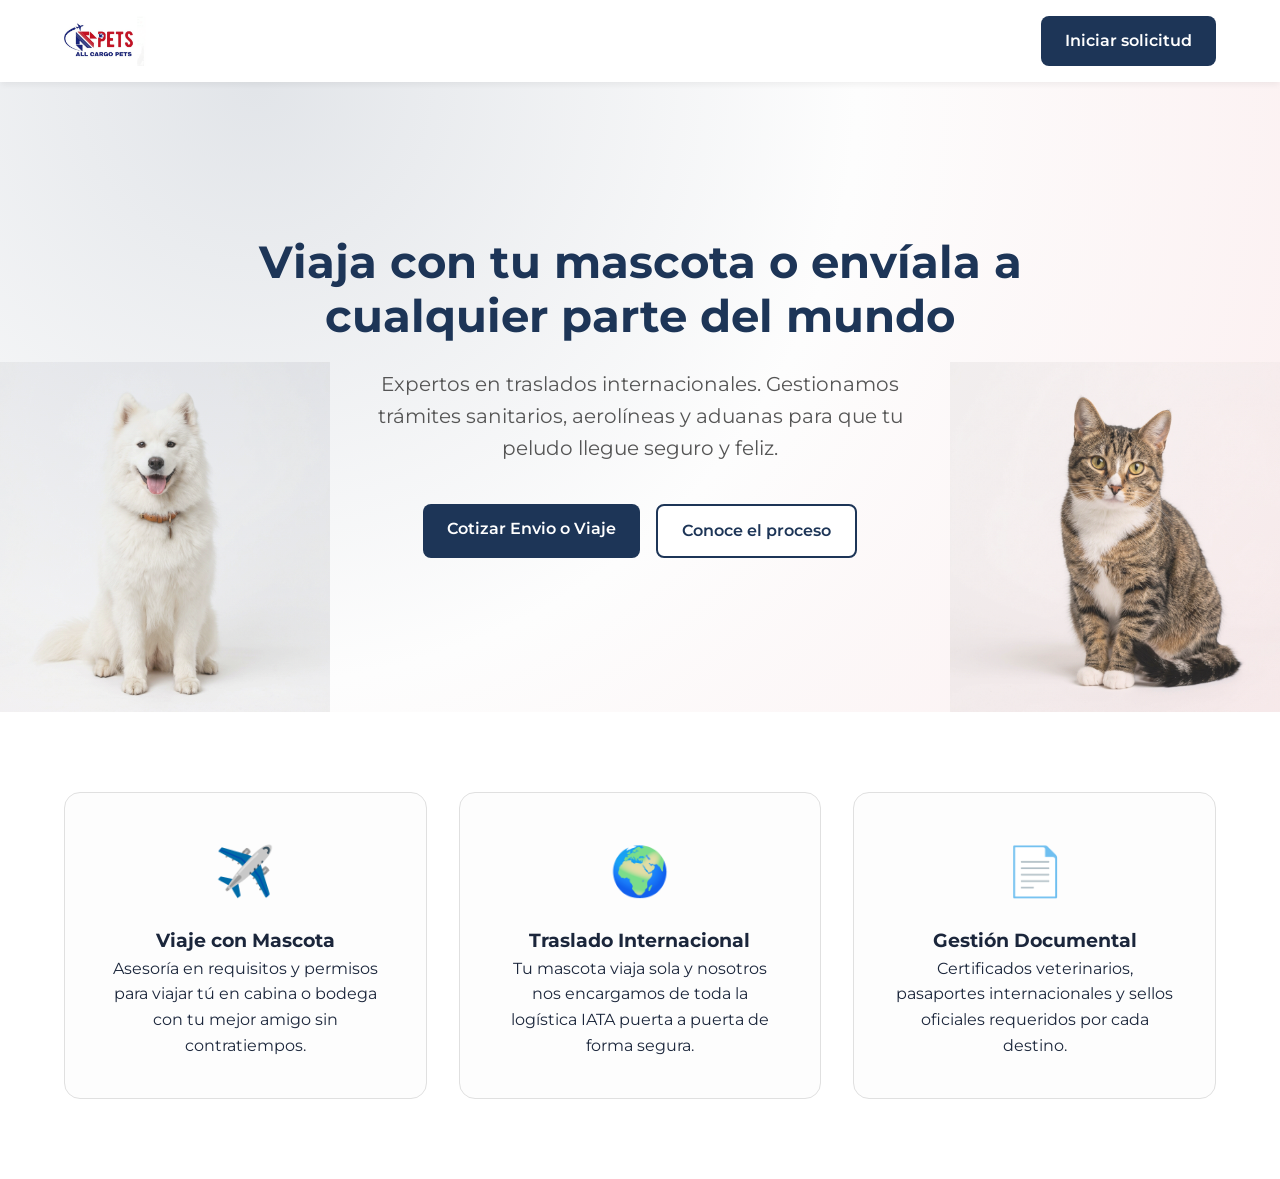
==== templates/index.html @ d891f1be "Add files via upload" ====
<!DOCTYPE html>
<html lang="es">
<head>
    <meta charset="UTF-8">
    <meta name="viewport" content="width=device-width, initial-scale=1.0">
    <title>All Cargo Pets | Tu mascota segura alrededor del mundo</title>
    <link href="https://fonts.googleapis.com/css2?family=Montserrat:wght@400;600;700;800&display=swap" rel="stylesheet">
    <link rel="stylesheet" href="/static/css/styles.css">
</head>
<body>

    <nav>
        <a href="/" class="logo">
            <img src="/static/logo.png" alt="All Cargo Pets" style="height: 50px; width: auto;">
        </a>
        <div class="nav-links">
            <a href="/solicitud" class="btn-primary">Iniciar solicitud</a>
        </div>
    </nav>

    <main>
        <section class="hero">
            <h1>Viaja con tu mascota o envíala a cualquier parte del mundo</h1>
            <p style="text-align: center; margin: 0 auto 2.5rem auto;">Expertos en traslados internacionales. Gestionamos trámites sanitarios, aerolíneas y aduanas para que tu peludo llegue seguro y feliz.</p>
            <div style="display: flex; gap: 1rem;">
                <a href="/solicitud" class="btn-primary">Cotizar Envio o Viaje</a>
                <a href="#proceso" class="btn-outline">Conoce el proceso</a>
            </div>
        </section>

        <section id="proceso" class="features">
            <div class="feature-card">
                <div style="font-size: 3rem; margin-bottom: 1rem;">✈️</div>
                <h3>Viaje con Mascota</h3>
                <p>Asesoría en requisitos y permisos para viajar tú en cabina o bodega con tu mejor amigo sin contratiempos.</p>
            </div>
            <div class="feature-card">
                <div style="font-size: 3rem; margin-bottom: 1rem;">🌍</div>
                <h3>Traslado Internacional</h3>
                <p>Tu mascota viaja sola y nosotros nos encargamos de toda la logística IATA puerta a puerta de forma segura.</p>
            </div>
            <div class="feature-card">
                <div style="font-size: 3rem; margin-bottom: 1rem;">📄</div>
                <h3>Gestión Documental</h3>
                <p>Certificados veterinarios, pasaportes internacionales y sellos oficiales requeridos por cada destino.</p>
            </div>
        </section>
    </main>

</body>
</html>
---- static/css/styles.css ----
:root {
  --primary: #1d3557; /* Azul Oscuro */
  --secondary: #e63946; /* Rojo */
  --accent: #0d1b2a; /* Azul muy oscuro para contrastes */
  --bg-light: #fdfdfd; /* Blanco general */
  --text-dark: #1b263b; /* Texto oscuro */
  --border: #e0e0e0;
  --white: #ffffff;
  --success: #2a9d8f;
  --danger: #d90429;
  --warning: #e9c46a;
  --font-main: 'Montserrat', -apple-system, BlinkMacSystemFont, "Segoe UI", Roboto, Helvetica, Arial, sans-serif;
}

/* Paw Print Trail */
.paw-trail {
  position: fixed;
  bottom: 0;
  left: 0;
  width: 100%;
  height: 100vh;
  pointer-events: none;
  z-index: 0;
  overflow: hidden;
  opacity: 0.04;
}
.paw {
  position: absolute;
  width: 60px;
}
/* Left to right diagonal path */
.paw-1 { bottom: -2%; left: 5%; transform: rotate(35deg); }
.paw-2 { bottom: 15%; left: 12%; transform: rotate(45deg); }
.paw-3 { bottom: 30%; left: 19%; transform: rotate(35deg); }
.paw-4 { bottom: 45%; left: 26%; transform: rotate(45deg); }
.paw-5 { bottom: 60%; left: 33%; transform: rotate(35deg); }
.paw-6 { bottom: 75%; left: 40%; transform: rotate(45deg); }
.paw-7 { bottom: 90%; left: 47%; transform: rotate(35deg); }

* {
  margin: 0;
  padding: 0;
  box-sizing: border-box;
}

body {
  font-family: var(--font-main);
  background-color: var(--bg-light);
  color: var(--text-dark);
  line-height: 1.6;
}

/* Navbar */
nav {
  display: flex;
  justify-content: space-between;
  align-items: center;
  padding: 1rem 5%;
  background: var(--white);
  box-shadow: 0 4px 6px -1px rgba(0, 0, 0, 0.05);
  position: sticky;
  top: 0;
  z-index: 100;
}

.logo {
  font-size: 1.5rem;
  font-weight: 800;
  color: var(--primary);
  text-decoration: none;
  display: flex;
  align-items: center;
  gap: 0.5rem;
}

.btn-primary {
  background-color: var(--primary);
  color: var(--white);
  padding: 0.75rem 1.5rem;
  border-radius: 8px;
  text-decoration: none;
  font-weight: 600;
  transition: all 0.3s ease;
  border: none;
  cursor: pointer;
  display: inline-block;
}

.btn-primary:hover {
  background-color: var(--secondary);
  transform: translateY(-2px);
  box-shadow: 0 4px 12px rgba(4, 102, 200, 0.3);
}

.btn-outline {
  background-color: var(--white);
  color: var(--primary);
  padding: 0.75rem 1.5rem;
  border-radius: 8px;
  text-decoration: none;
  font-weight: 600;
  border: 2px solid var(--primary);
  transition: all 0.3s ease;
  cursor: pointer;
}

.btn-outline:hover {
  background-color: var(--primary);
  color: var(--white);
}

/* Hero Section */
.hero {
  position: relative;
  display: flex;
  flex-direction: column;
  align-items: center;
  text-align: center;
  padding: 5rem 5%;
  background: radial-gradient(circle at 20% 0%, rgba(29, 53, 87, 0.12) 0%, rgba(253, 253, 253, 0.8) 50%, rgba(230, 57, 70, 0.08) 100%);
  min-height: 70vh;
  justify-content: center;
  overflow: hidden;
}

.hero::before, .hero::after {
  content: '';
  position: absolute;
  bottom: 0;
  width: 350px;
  height: 350px;
  background-size: contain;
  background-repeat: no-repeat;
  background-position: bottom center;
  mix-blend-mode: multiply;
  opacity: 0.85;
  z-index: 0;
}

.hero::before {
  left: -20px;
  background-image: url('/static/corner_dog.png');
}

.hero::after {
  right: -20px;
  background-image: url('/static/corner_cat.png');
}

.hero > * {
  position: relative;
  z-index: 1;
}

.hero h1 {
  font-size: 2.8rem;
  color: var(--primary);
  margin: 0 auto 1.5rem auto;
  line-height: 1.2;
  max-width: 800px;
}

.hero p {
  font-size: 1.25rem;
  color: #555;
  margin-bottom: 2.5rem;
  max-width: 600px;
}

/* Feature Cards */
.features {
  padding: 5rem 5%;
  display: grid;
  grid-template-columns: repeat(auto-fit, minmax(300px, 1fr));
  gap: 2rem;
  background: var(--white);
}

.feature-card {
  padding: 2.5rem;
  border-radius: 16px;
  background: var(--bg-light);
  text-align: center;
  transition: transform 0.3s ease;
  border: 1px solid var(--border);
}

.feature-card:hover {
  transform: translateY(-5px);
  box-shadow: 0 10px 20px rgba(0,0,0,0.05);
}

/* Wizard Form Styles */
.wizard-container {
  max-width: 700px;
  margin: 3rem auto;
  background: var(--white);
  border-radius: 16px;
  box-shadow: 0 10px 30px rgba(0,0,0,0.08);
  padding: 2.5rem;
}

.step-indicator {
  display: flex;
  justify-content: space-between;
  margin-bottom: 2rem;
  position: relative;
}

.step-indicator::before {
  content: '';
  position: absolute;
  top: 50%;
  left: 0;
  right: 0;
  height: 2px;
  background: var(--border);
  z-index: 1;
}

.step {
  width: 35px;
  height: 35px;
  border-radius: 50%;
  background: var(--white);
  border: 2px solid var(--border);
  display: flex;
  align-items: center;
  justify-content: center;
  font-weight: bold;
  color: #999;
  position: relative;
  z-index: 2;
  transition: all 0.3s ease;
}

.step.active {
  border-color: var(--primary);
  background: var(--primary);
  color: var(--white);
}

.step.completed {
  border-color: var(--success);
  background: var(--success);
  color: var(--white);
}

.form-group {
  margin-bottom: 1.5rem;
  text-align: left;
}

.form-group label {
  display: block;
  font-weight: 600;
  margin-bottom: 0.5rem;
  color: var(--secondary);
}

.form-group input, .form-group select, .form-group textarea {
  width: 100%;
  padding: 0.85rem;
  border: 1px solid var(--border);
  border-radius: 8px;
  font-size: 1rem;
  font-family: inherit;
  transition: border-color 0.3s ease;
}

.form-group input:focus, .form-group select:focus, .form-group textarea:focus {
  outline: none;
  border-color: var(--primary);
  box-shadow: 0 0 0 3px rgba(4,102,200,0.1);
}

.wizard-card {
  display: none;
  animation: fadeIn 0.4s ease forwards;
}

.wizard-card.active {
  display: block;
}

@keyframes fadeIn {
  from { opacity: 0; transform: translateY(10px); }
  to { opacity: 1; transform: translateY(0); }
}

.wizard-footer {
  display: flex;
  justify-content: space-between;
  margin-top: 2rem;
  padding-top: 1.5rem;
  border-top: 1px solid var(--border);
}

/* Radio Cards Custom */
.radio-cards {
  display: grid;
  grid-template-columns: 1fr 1fr;
  gap: 1rem;
}

.radio-card {
  position: relative;
  display: flex;
  flex-direction: column;
  padding: 1.5rem;
  border: 2px solid var(--border);
  border-radius: 12px;
  cursor: pointer;
  transition: all 0.2s ease;
  text-align: center;
}

.radio-card:hover {
  border-color: var(--primary);
  background: rgba(4,102,200,0.02);
}

.radio-card input {
  position: absolute;
  opacity: 0;
}

.radio-card input:checked ~ span {
  font-weight: bold;
  color: var(--primary);
}

.radio-card.selected {
  border-color: var(--primary);
  background: rgba(4,102,200,0.05);
}

/* Dashboard */
.admin-layout {
  display: grid;
  grid-template-columns: 250px 1fr;
  min-height: 100vh;
}

.sidebar {
  background: var(--secondary);
  color: white;
  padding: 2rem;
}

.admin-content {
  padding: 2rem;
  background: #f4f7f6;
}

.data-table {
  width: 100%;
  background: white;
  border-radius: 12px;
  overflow: hidden;
  box-shadow: 0 4px 6px rgba(0,0,0,0.05);
  border-collapse: collapse;
}

.data-table th, .data-table td {
  padding: 1rem;
  text-align: left;
  border-bottom: 1px solid var(--border);
}

.data-table th {
  background: #fafafa;
  font-weight: 600;
  color: var(--secondary);
}

.data-table tr:hover {
  background: #f9f9f9;
}

/* Status Badges */
.badge {
  padding: 0.4rem 0.8rem;
  border-radius: 20px;
  font-size: 0.8rem;
  font-weight: 600;
  display: inline-block;
}

.bg-alta { background: #fee2e2; color: var(--danger); }
.bg-normal { background: #e0e7ff; color: var(--primary); }
.bg-nuevo { background: #fef3c7; color: #b45309; }
.bg-contactado { background: #d1fae5; color: var(--success); }

/* Modal Detail */
.modal-overlay {
  display: none;
  position: fixed;
  top: 0; left: 0; width: 100%; height: 100%;
  background: rgba(0,0,0,0.5);
  z-index: 1000;
  justify-content: center;
  align-items: center;
}
.modal-content {
  background: var(--white);
  padding: 2.5rem;
  border-radius: 12px;
  width: 90%;
  max-width: 600px;
  max-height: 80vh;
  overflow-y: auto;
  position: relative;
  box-shadow: 0 10px 40px rgba(0,0,0,0.2);
}
.close-btn {
  position: absolute;
  top: 1rem; right: 1.5rem;
  background: none; border: none; font-size: 2rem; cursor: pointer; color: #999;
}
.close-btn:hover { color: var(--secondary); }
.detail-grid {
  display: grid;
  grid-template-columns: 1fr 1fr;
  gap: 1.5rem;
  margin-top: 1.5rem;
}
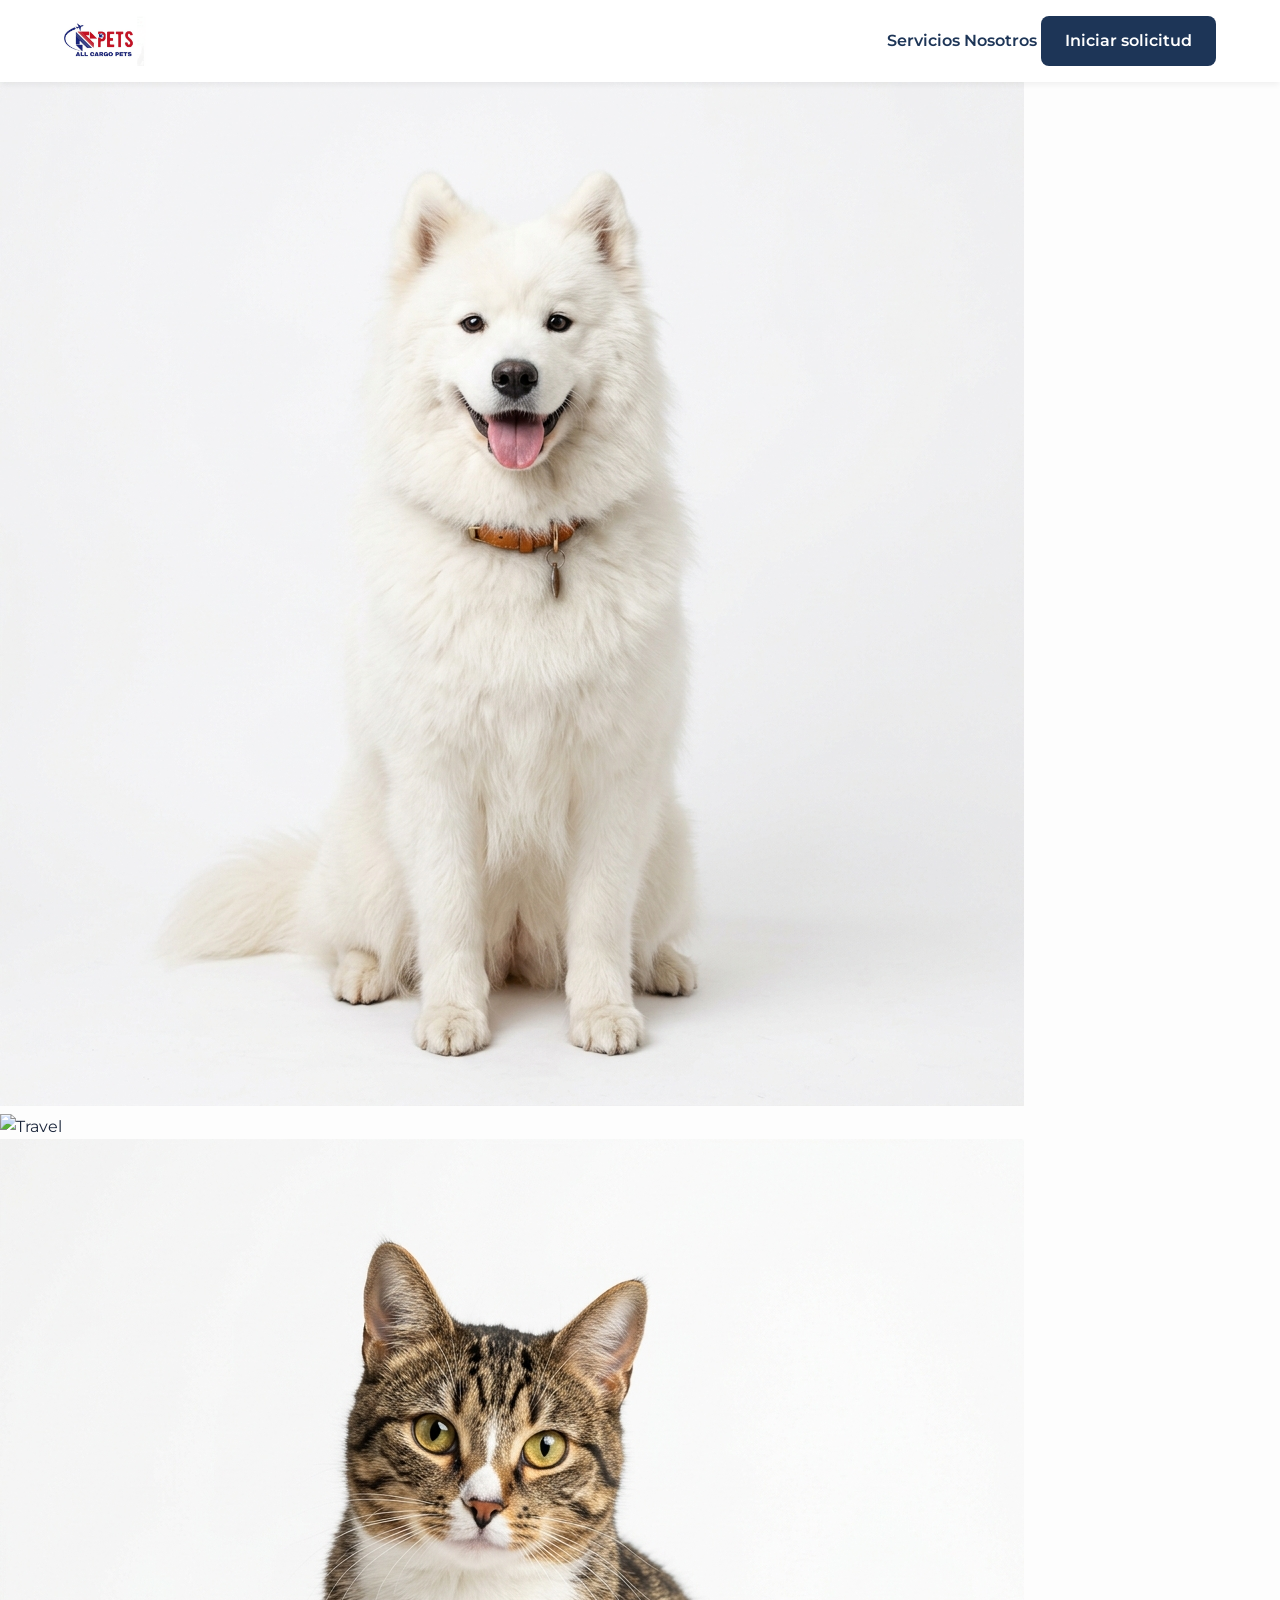
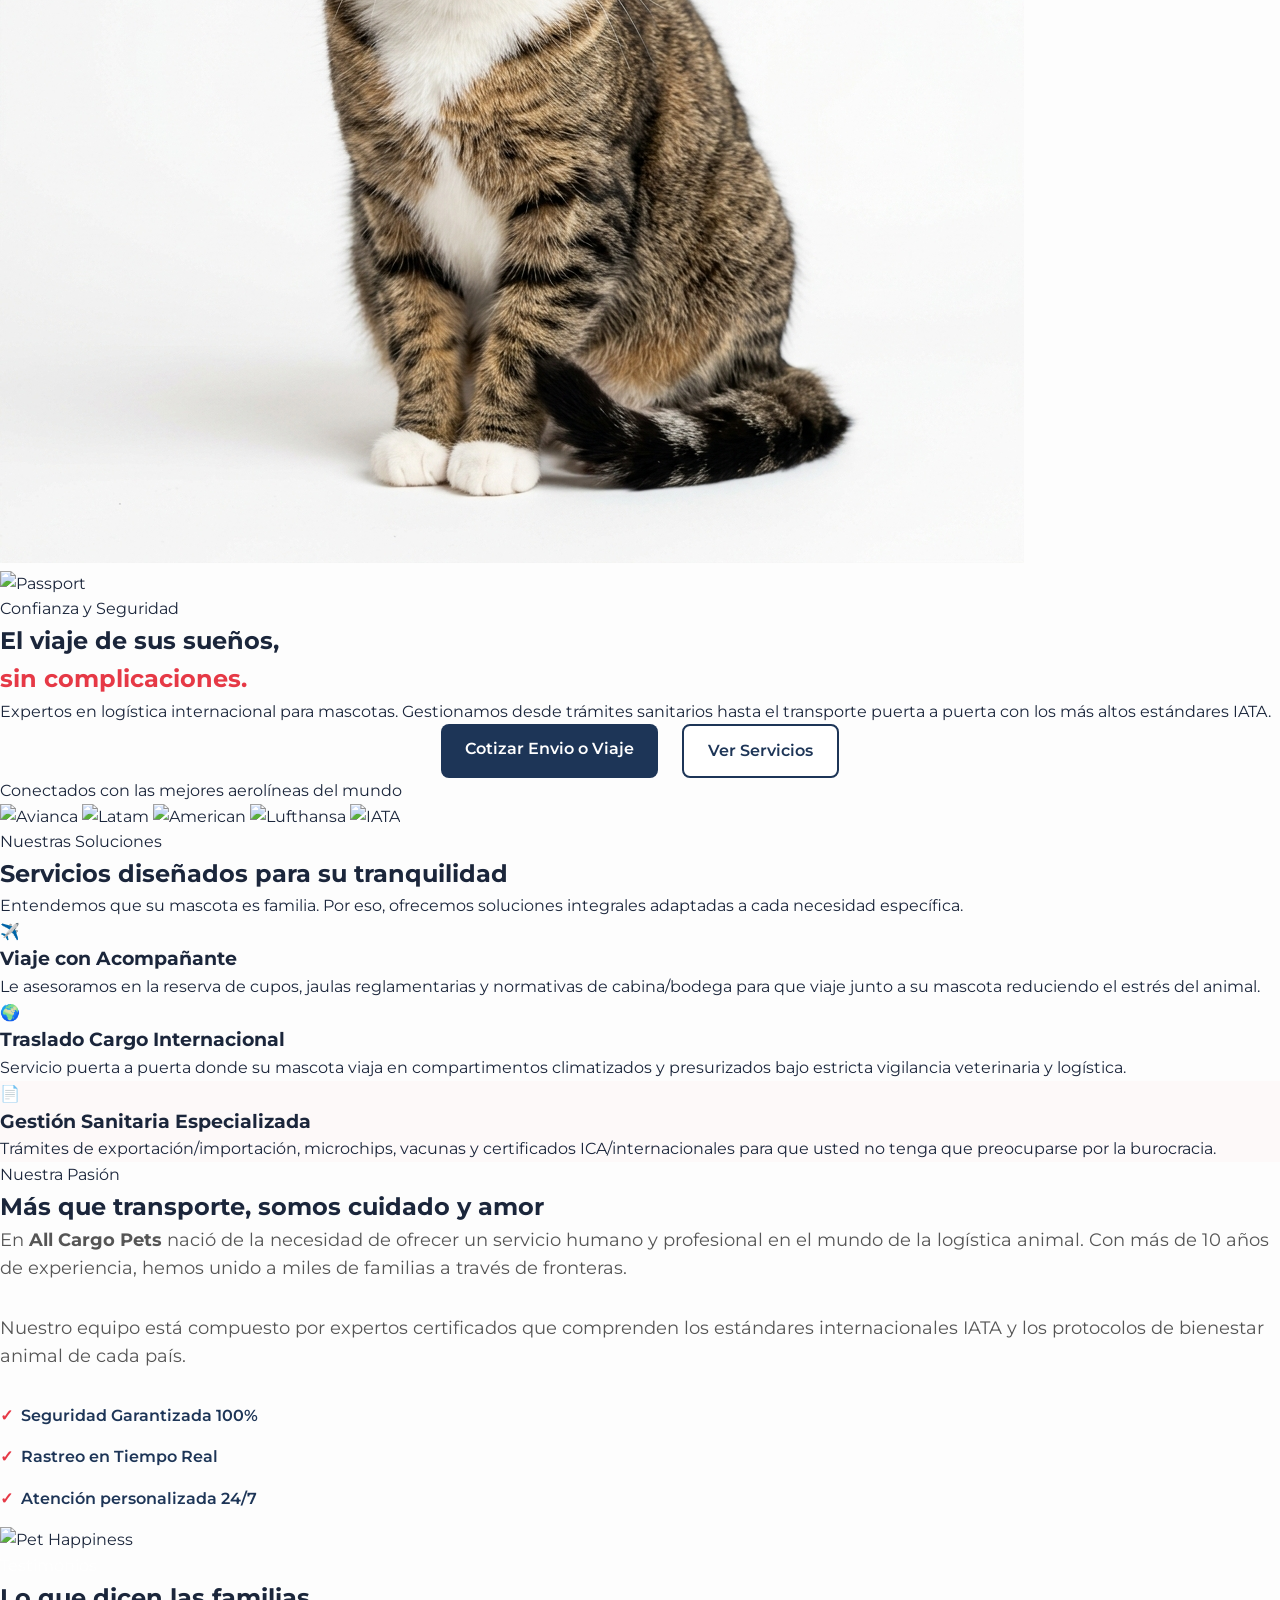
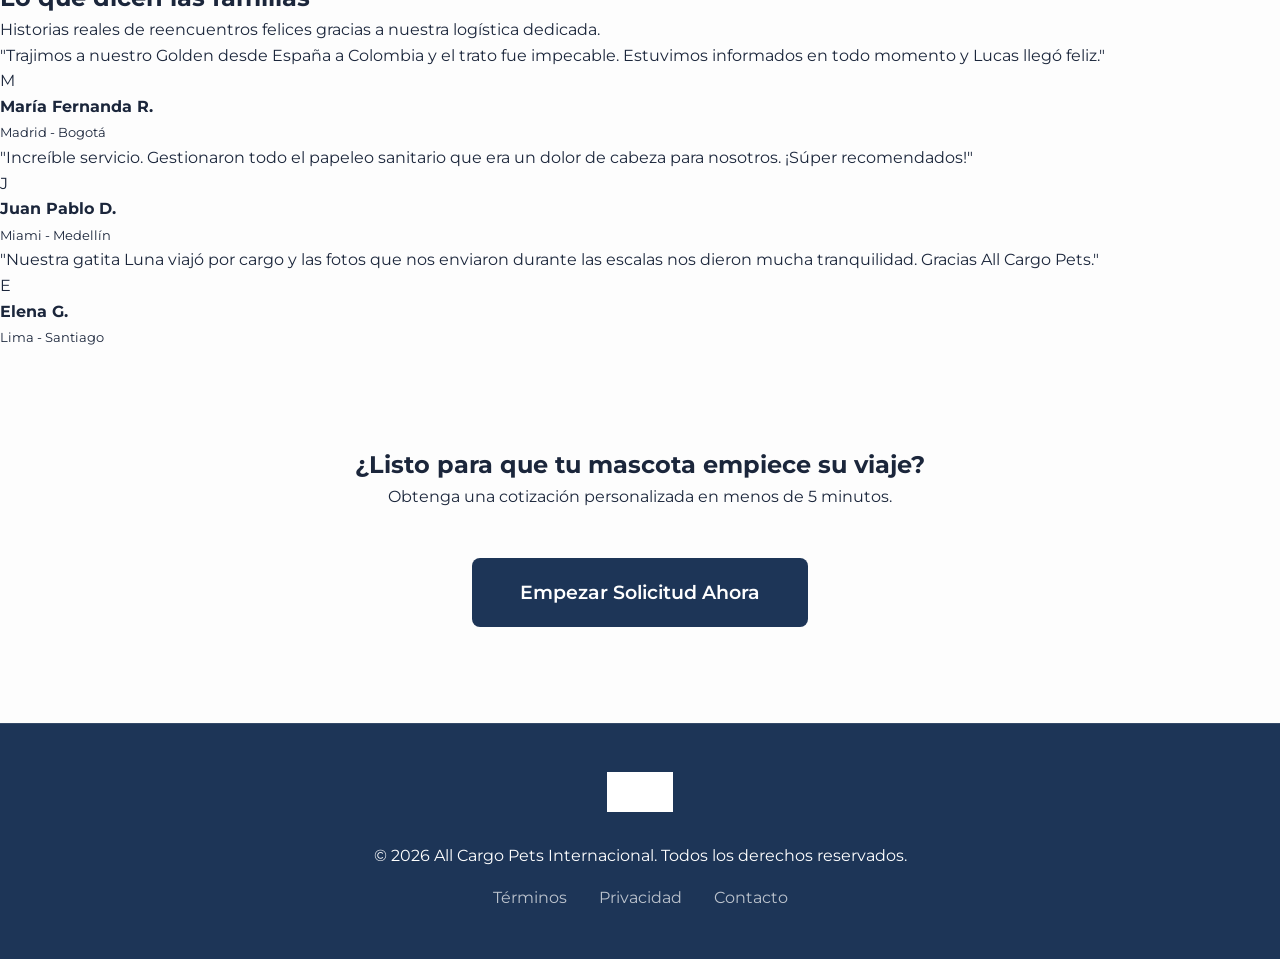
==== commit e352b62d: "Add files via upload" ====
--- a/templates/index.html
+++ b/templates/index.html
@@ -14,38 +14,163 @@
             <img src="/static/logo.png" alt="All Cargo Pets" style="height: 50px; width: auto;">
         </a>
         <div class="nav-links">
+            <a href="#servicios" style="color: var(--primary); text-decoration: none; font-weight: 600;">Servicios</a>
+            <a href="#nosotros" style="color: var(--primary); text-decoration: none; font-weight: 600;">Nosotros</a>
             <a href="/solicitud" class="btn-primary">Iniciar solicitud</a>
         </div>
     </nav>
 
     <main>
-        <section class="hero">
-            <h1>Viaja con tu mascota o envíala a cualquier parte del mundo</h1>
-            <p style="text-align: center; margin: 0 auto 2.5rem auto;">Expertos en traslados internacionales. Gestionamos trámites sanitarios, aerolíneas y aduanas para que tu peludo llegue seguro y feliz.</p>
-            <div style="display: flex; gap: 1rem;">
-                <a href="/solicitud" class="btn-primary">Cotizar Envio o Viaje</a>
-                <a href="#proceso" class="btn-outline">Conoce el proceso</a>
+        <!-- Hero Section Modern -->
+        <section class="hero-modern">
+            <div class="bubble-container">
+                <div class="floating-bubble bubble-1">
+                    <img src="/static/corner_dog.png" alt="Dog">
+                </div>
+                <div class="floating-bubble bubble-2">
+                    <img src="/static/icon_plane_travel_1774733913091.png" alt="Travel">
+                </div>
+                <div class="floating-bubble bubble-3">
+                    <img src="/static/corner_cat.png" alt="Cat">
+                </div>
+                <div class="floating-bubble bubble-4">
+                    <img src="/static/icon_passport_pet_1774733924857.png" alt="Passport">
+                </div>
+            </div>
+
+            <div class="hero-content">
+                <span class="section-tag" style="margin-bottom: 2rem;">Confianza y Seguridad</span>
+                <h1>El viaje de sus sueños, <br><span style="color: var(--secondary);">sin complicaciones.</span></h1>
+                <p>Expertos en logística internacional para mascotas. Gestionamos desde trámites sanitarios hasta el transporte puerta a puerta con los más altos estándares IATA.</p>
+                <div style="display: flex; gap: 1.5rem; justify-content: center; flex-wrap: wrap;">
+                    <a href="/solicitud" class="btn-primary">Cotizar Envio o Viaje</a>
+                    <a href="#servicios" class="btn-outline">Ver Servicios</a>
+                </div>
             </div>
         </section>
 
-        <section id="proceso" class="features">
-            <div class="feature-card">
-                <div style="font-size: 3rem; margin-bottom: 1rem;">✈️</div>
-                <h3>Viaje con Mascota</h3>
-                <p>Asesoría en requisitos y permisos para viajar tú en cabina o bodega con tu mejor amigo sin contratiempos.</p>
+        <!-- Trusted Section -->
+        <section class="trusted-section">
+            <p>Conectados con las mejores aerolíneas del mundo</p>
+            <div class="logo-grid">
+                <img src="https://upload.wikimedia.org/wikipedia/commons/thumb/2/2c/Avianca_logo.svg/1280px-Avianca_logo.svg.png" alt="Avianca">
+                <img src="https://upload.wikimedia.org/wikipedia/commons/thumb/c/ca/LATAM_Logo.svg/1200px-LATAM_Logo.svg.png" alt="Latam">
+                <img src="https://upload.wikimedia.org/wikipedia/commons/thumb/c/c2/American_Airlines_logo_2013.svg/1200px-American_Airlines_logo_2013.svg.png" alt="American">
+                <img src="https://upload.wikimedia.org/wikipedia/commons/thumb/d/d0/Lufthansa_Logo.svg/1200px-Lufthansa_Logo.svg.png" alt="Lufthansa">
+                <img src="https://upload.wikimedia.org/wikipedia/commons/thumb/0/07/IATA_logo.svg/1200px-IATA_logo.svg.png" alt="IATA">
             </div>
-            <div class="feature-card">
-                <div style="font-size: 3rem; margin-bottom: 1rem;">🌍</div>
-                <h3>Traslado Internacional</h3>
-                <p>Tu mascota viaja sola y nosotros nos encargamos de toda la logística IATA puerta a puerta de forma segura.</p>
+        </section>
+
+        <!-- Services Detailed -->
+        <section id="servicios" class="services-detailed">
+            <span class="section-tag">Nuestras Soluciones</span>
+            <h2 class="section-title">Servicios diseñados para su tranquilidad</h2>
+            <p class="section-desc">Entendemos que su mascota es familia. Por eso, ofrecemos soluciones integrales adaptadas a cada necesidad específica.</p>
+            
+            <div class="services-grid">
+                <div class="service-card">
+                    <span class="icon">✈️</span>
+                    <h3>Viaje con Acompañante</h3>
+                    <p>Le asesoramos en la reserva de cupos, jaulas reglamentarias y normativas de cabina/bodega para que viaje junto a su mascota reduciendo el estrés del animal.</p>
+                </div>
+                <div class="service-card">
+                    <span class="icon">🌍</span>
+                    <h3>Traslado Cargo Internacional</h3>
+                    <p>Servicio puerta a puerta donde su mascota viaja en compartimentos climatizados y presurizados bajo estricta vigilancia veterinaria y logística.</p>
+                </div>
+                <div class="service-card" style="border-color: var(--secondary); background: rgba(230, 57, 70, 0.02);">
+                    <span class="icon">📄</span>
+                    <h3>Gestión Sanitaria Especializada</h3>
+                    <p>Trámites de exportación/importación, microchips, vacunas y certificados ICA/internacionales para que usted no tenga que preocuparse por la burocracia.</p>
+                </div>
             </div>
-            <div class="feature-card">
-                <div style="font-size: 3rem; margin-bottom: 1rem;">📄</div>
-                <h3>Gestión Documental</h3>
-                <p>Certificados veterinarios, pasaportes internacionales y sellos oficiales requeridos por cada destino.</p>
+        </section>
+
+        <!-- About Us -->
+        <section id="nosotros" class="about-section">
+            <div>
+                <span class="section-tag">Nuestra Pasión</span>
+                <h2 class="section-title">Más que transporte, somos cuidado y amor</h2>
+                <p style="font-size: 1.1rem; color: #555; margin-bottom: 2rem;">
+                    En <strong>All Cargo Pets</strong> nació de la necesidad de ofrecer un servicio humano y profesional en el mundo de la logística animal. Con más de 10 años de experiencia, hemos unido a miles de familias a través de fronteras.
+                </p>
+                <p style="font-size: 1.1rem; color: #555; margin-bottom: 2rem;">
+                    Nuestro equipo está compuesto por expertos certificados que comprenden los estándares internacionales IATA y los protocolos de bienestar animal de cada país.
+                </p>
+                <ul style="list-style: none; padding-left: 0;">
+                    <li style="margin-bottom: 1rem; display: flex; align-items: center; gap: 0.5rem; font-weight: 600; color: var(--primary);">
+                        <span style="color: var(--secondary);">✓</span> Seguridad Garantizada 100%
+                    </li>
+                    <li style="margin-bottom: 1rem; display: flex; align-items: center; gap: 0.5rem; font-weight: 600; color: var(--primary);">
+                        <span style="color: var(--secondary);">✓</span> Rastreo en Tiempo Real
+                    </li>
+                    <li style="margin-bottom: 1rem; display: flex; align-items: center; gap: 0.5rem; font-weight: 600; color: var(--primary);">
+                        <span style="color: var(--secondary);">✓</span> Atención personalizada 24/7
+                    </li>
+                </ul>
             </div>
+            <div>
+                <img src="https://images.unsplash.com/photo-1541781774459-bb2af2f05b55?q=80&w=2060&auto=format&fit=crop" alt="Pet Happiness" class="about-img">
+            </div>
+        </section>
+
+        <!-- Testimonials -->
+        <section class="testimonials-section">
+            <span class="section-tag" style="color: white; opacity: 0.7;">Testimonios</span>
+            <h2 class="section-title">Lo que dicen las familias</h2>
+            <p class="section-desc">Historias reales de reencuentros felices gracias a nuestra logística dedicada.</p>
+            
+            <div class="testimonial-grid">
+                <div class="test-card">
+                    <p>"Trajimos a nuestro Golden desde España a Colombia y el trato fue impecable. Estuvimos informados en todo momento y Lucas llegó feliz."</p>
+                    <div class="test-author">
+                        <div class="avatar">M</div>
+                        <div>
+                            <strong>María Fernanda R.</strong><br>
+                            <small>Madrid - Bogotá</small>
+                        </div>
+                    </div>
+                </div>
+                <div class="test-card">
+                    <p>"Increíble servicio. Gestionaron todo el papeleo sanitario que era un dolor de cabeza para nosotros. ¡Súper recomendados!"</p>
+                    <div class="test-author">
+                        <div class="avatar">J</div>
+                        <div>
+                            <strong>Juan Pablo D.</strong><br>
+                            <small>Miami - Medellín</small>
+                        </div>
+                    </div>
+                </div>
+                <div class="test-card">
+                    <p>"Nuestra gatita Luna viajó por cargo y las fotos que nos enviaron durante las escalas nos dieron mucha tranquilidad. Gracias All Cargo Pets."</p>
+                    <div class="test-author">
+                        <div class="avatar">E</div>
+                        <div>
+                            <strong>Elena G.</strong><br>
+                            <small>Lima - Santiago</small>
+                        </div>
+                    </div>
+                </div>
+            </div>
+        </section>
+
+        <!-- Final CTA -->
+        <section style="text-align: center; background: #fdfdfd; padding: 6rem 5%;">
+            <h2 class="section-title">¿Listo para que tu mascota empiece su viaje?</h2>
+            <p class="section-desc" style="margin: 0 auto 3rem auto;">Obtenga una cotización personalizada en menos de 5 minutos.</p>
+            <a href="/solicitud" class="btn-primary" style="font-size: 1.2rem; padding: 1.2rem 3rem;">Empezar Solicitud Ahora</a>
         </section>
     </main>
 
+    <footer style="padding: 3rem 5%; background: var(--primary); color: white; text-align: center; border-top: 1px solid rgba(255,255,255,0.1);">
+        <img src="/static/logo.png" alt="Logo" style="height: 40px; margin-bottom: 1.5rem; filter: brightness(0) invert(1);">
+        <p>&copy; 2026 All Cargo Pets Internacional. Todos los derechos reservados.</p>
+        <div style="margin-top: 1rem; display: flex; justify-content: center; gap: 2rem;">
+            <a href="#" style="color: white; text-decoration: none; opacity: 0.7;">Términos</a>
+            <a href="#" style="color: white; text-decoration: none; opacity: 0.7;">Privacidad</a>
+            <a href="#" style="color: white; text-decoration: none; opacity: 0.7;">Contacto</a>
+        </div>
+    </footer>
+
 </body>
 </html>
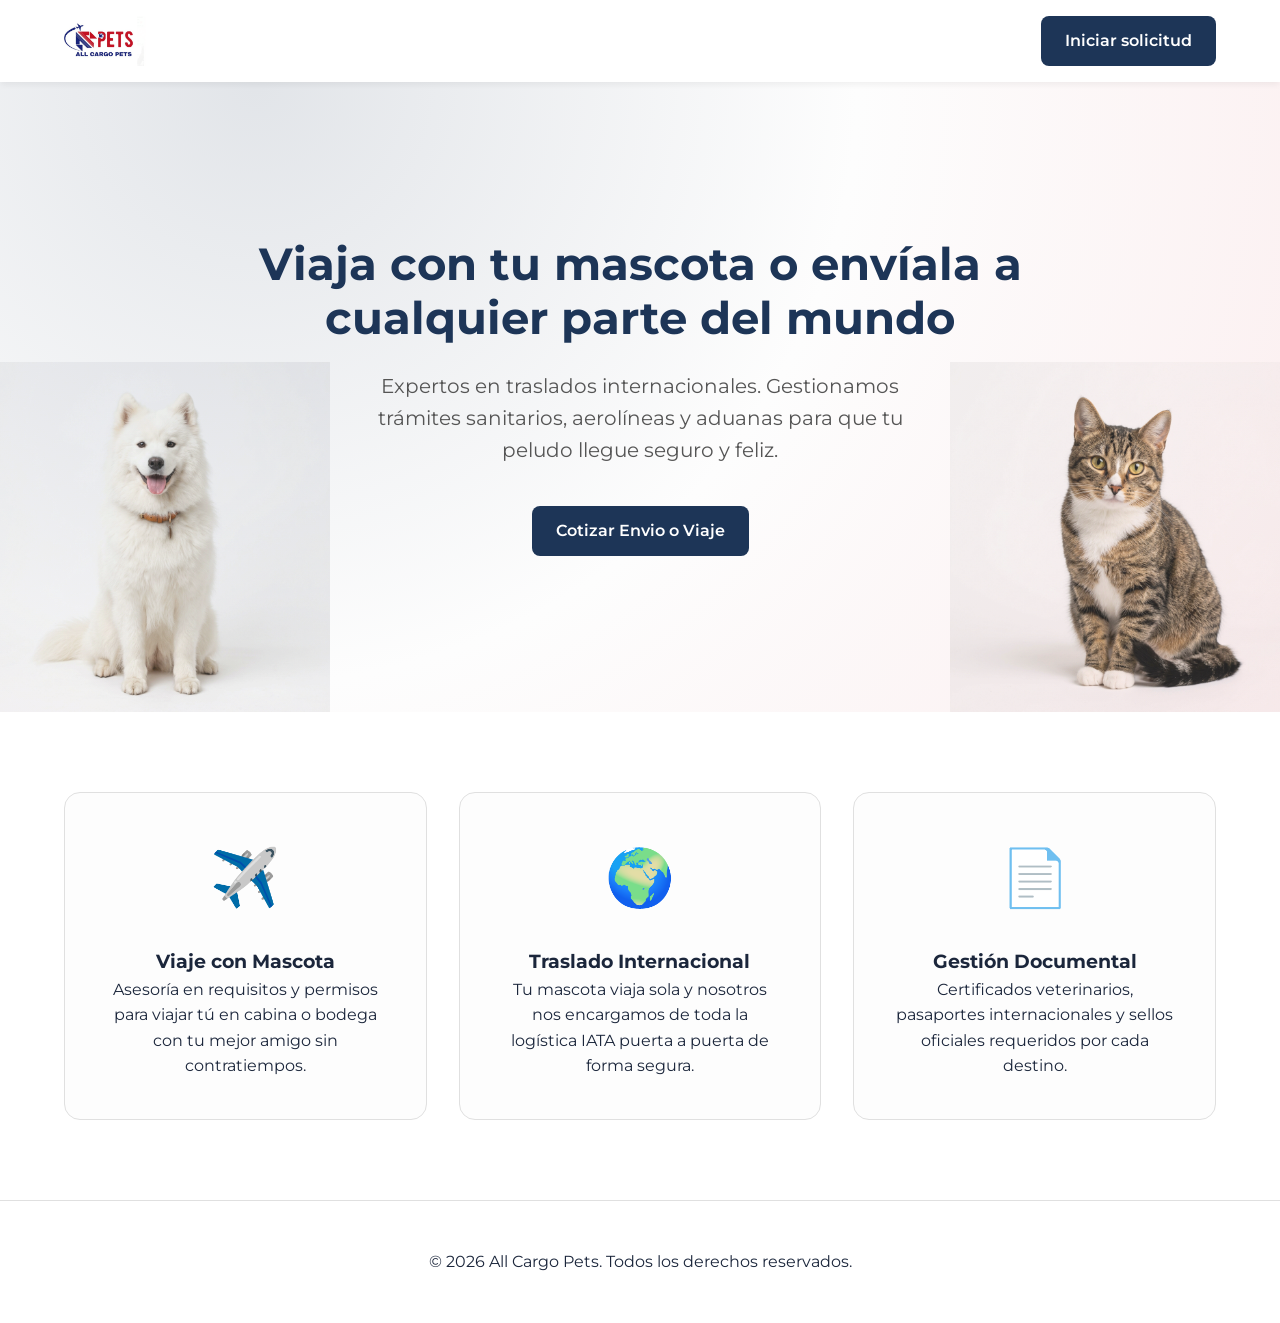
==== commit 42eb4128: "Add files via upload" ====
--- a/templates/index.html
+++ b/templates/index.html
@@ -14,162 +14,40 @@
             <img src="/static/logo.png" alt="All Cargo Pets" style="height: 50px; width: auto;">
         </a>
         <div class="nav-links">
-            <a href="#servicios" style="color: var(--primary); text-decoration: none; font-weight: 600;">Servicios</a>
-            <a href="#nosotros" style="color: var(--primary); text-decoration: none; font-weight: 600;">Nosotros</a>
             <a href="/solicitud" class="btn-primary">Iniciar solicitud</a>
         </div>
     </nav>
 
     <main>
-        <!-- Hero Section Modern -->
-        <section class="hero-modern">
-            <div class="bubble-container">
-                <div class="floating-bubble bubble-1">
-                    <img src="/static/corner_dog.png" alt="Dog">
-                </div>
-                <div class="floating-bubble bubble-2">
-                    <img src="/static/icon_plane_travel_1774733913091.png" alt="Travel">
-                </div>
-                <div class="floating-bubble bubble-3">
-                    <img src="/static/corner_cat.png" alt="Cat">
-                </div>
-                <div class="floating-bubble bubble-4">
-                    <img src="/static/icon_passport_pet_1774733924857.png" alt="Passport">
-                </div>
-            </div>
-
-            <div class="hero-content">
-                <span class="section-tag" style="margin-bottom: 2rem;">Confianza y Seguridad</span>
-                <h1>El viaje de sus sueños, <br><span style="color: var(--secondary);">sin complicaciones.</span></h1>
-                <p>Expertos en logística internacional para mascotas. Gestionamos desde trámites sanitarios hasta el transporte puerta a puerta con los más altos estándares IATA.</p>
-                <div style="display: flex; gap: 1.5rem; justify-content: center; flex-wrap: wrap;">
-                    <a href="/solicitud" class="btn-primary">Cotizar Envio o Viaje</a>
-                    <a href="#servicios" class="btn-outline">Ver Servicios</a>
-                </div>
+        <section class="hero">
+            <h1>Viaja con tu mascota o envíala a cualquier parte del mundo</h1>
+            <p>Expertos en traslados internacionales. Gestionamos trámites sanitarios, aerolíneas y aduanas para que tu peludo llegue seguro y feliz.</p>
+            <div style="display: flex; gap: 1rem; justify-content: center;">
+                <a href="/solicitud" class="btn-primary">Cotizar Envio o Viaje</a>
             </div>
         </section>
 
-        <!-- Trusted Section -->
-        <section class="trusted-section">
-            <p>Conectados con las mejores aerolíneas del mundo</p>
-            <div class="logo-grid">
-                <img src="https://upload.wikimedia.org/wikipedia/commons/thumb/2/2c/Avianca_logo.svg/1280px-Avianca_logo.svg.png" alt="Avianca">
-                <img src="https://upload.wikimedia.org/wikipedia/commons/thumb/c/ca/LATAM_Logo.svg/1200px-LATAM_Logo.svg.png" alt="Latam">
-                <img src="https://upload.wikimedia.org/wikipedia/commons/thumb/c/c2/American_Airlines_logo_2013.svg/1200px-American_Airlines_logo_2013.svg.png" alt="American">
-                <img src="https://upload.wikimedia.org/wikipedia/commons/thumb/d/d0/Lufthansa_Logo.svg/1200px-Lufthansa_Logo.svg.png" alt="Lufthansa">
-                <img src="https://upload.wikimedia.org/wikipedia/commons/thumb/0/07/IATA_logo.svg/1200px-IATA_logo.svg.png" alt="IATA">
+        <section id="proceso" class="features">
+            <div class="feature-card">
+                <div style="font-size: 3.5rem; margin-bottom: 1.5rem;">✈️</div>
+                <h3>Viaje con Mascota</h3>
+                <p>Asesoría en requisitos y permisos para viajar tú en cabina o bodega con tu mejor amigo sin contratiempos.</p>
             </div>
-        </section>
-
-        <!-- Services Detailed -->
-        <section id="servicios" class="services-detailed">
-            <span class="section-tag">Nuestras Soluciones</span>
-            <h2 class="section-title">Servicios diseñados para su tranquilidad</h2>
-            <p class="section-desc">Entendemos que su mascota es familia. Por eso, ofrecemos soluciones integrales adaptadas a cada necesidad específica.</p>
-            
-            <div class="services-grid">
-                <div class="service-card">
-                    <span class="icon">✈️</span>
-                    <h3>Viaje con Acompañante</h3>
-                    <p>Le asesoramos en la reserva de cupos, jaulas reglamentarias y normativas de cabina/bodega para que viaje junto a su mascota reduciendo el estrés del animal.</p>
-                </div>
-                <div class="service-card">
-                    <span class="icon">🌍</span>
-                    <h3>Traslado Cargo Internacional</h3>
-                    <p>Servicio puerta a puerta donde su mascota viaja en compartimentos climatizados y presurizados bajo estricta vigilancia veterinaria y logística.</p>
-                </div>
-                <div class="service-card" style="border-color: var(--secondary); background: rgba(230, 57, 70, 0.02);">
-                    <span class="icon">📄</span>
-                    <h3>Gestión Sanitaria Especializada</h3>
-                    <p>Trámites de exportación/importación, microchips, vacunas y certificados ICA/internacionales para que usted no tenga que preocuparse por la burocracia.</p>
-                </div>
+            <div class="feature-card">
+                <div style="font-size: 3.5rem; margin-bottom: 1.5rem;">🌍</div>
+                <h3>Traslado Internacional</h3>
+                <p>Tu mascota viaja sola y nosotros nos encargamos de toda la logística IATA puerta a puerta de forma segura.</p>
             </div>
-        </section>
-
-        <!-- About Us -->
-        <section id="nosotros" class="about-section">
-            <div>
-                <span class="section-tag">Nuestra Pasión</span>
-                <h2 class="section-title">Más que transporte, somos cuidado y amor</h2>
-                <p style="font-size: 1.1rem; color: #555; margin-bottom: 2rem;">
-                    En <strong>All Cargo Pets</strong> nació de la necesidad de ofrecer un servicio humano y profesional en el mundo de la logística animal. Con más de 10 años de experiencia, hemos unido a miles de familias a través de fronteras.
-                </p>
-                <p style="font-size: 1.1rem; color: #555; margin-bottom: 2rem;">
-                    Nuestro equipo está compuesto por expertos certificados que comprenden los estándares internacionales IATA y los protocolos de bienestar animal de cada país.
-                </p>
-                <ul style="list-style: none; padding-left: 0;">
-                    <li style="margin-bottom: 1rem; display: flex; align-items: center; gap: 0.5rem; font-weight: 600; color: var(--primary);">
-                        <span style="color: var(--secondary);">✓</span> Seguridad Garantizada 100%
-                    </li>
-                    <li style="margin-bottom: 1rem; display: flex; align-items: center; gap: 0.5rem; font-weight: 600; color: var(--primary);">
-                        <span style="color: var(--secondary);">✓</span> Rastreo en Tiempo Real
-                    </li>
-                    <li style="margin-bottom: 1rem; display: flex; align-items: center; gap: 0.5rem; font-weight: 600; color: var(--primary);">
-                        <span style="color: var(--secondary);">✓</span> Atención personalizada 24/7
-                    </li>
-                </ul>
+            <div class="feature-card">
+                <div style="font-size: 3.5rem; margin-bottom: 1.5rem;">📄</div>
+                <h3>Gestión Documental</h3>
+                <p>Certificados veterinarios, pasaportes internacionales y sellos oficiales requeridos por cada destino.</p>
             </div>
-            <div>
-                <img src="https://images.unsplash.com/photo-1541781774459-bb2af2f05b55?q=80&w=2060&auto=format&fit=crop" alt="Pet Happiness" class="about-img">
-            </div>
-        </section>
-
-        <!-- Testimonials -->
-        <section class="testimonials-section">
-            <span class="section-tag" style="color: white; opacity: 0.7;">Testimonios</span>
-            <h2 class="section-title">Lo que dicen las familias</h2>
-            <p class="section-desc">Historias reales de reencuentros felices gracias a nuestra logística dedicada.</p>
-            
-            <div class="testimonial-grid">
-                <div class="test-card">
-                    <p>"Trajimos a nuestro Golden desde España a Colombia y el trato fue impecable. Estuvimos informados en todo momento y Lucas llegó feliz."</p>
-                    <div class="test-author">
-                        <div class="avatar">M</div>
-                        <div>
-                            <strong>María Fernanda R.</strong><br>
-                            <small>Madrid - Bogotá</small>
-                        </div>
-                    </div>
-                </div>
-                <div class="test-card">
-                    <p>"Increíble servicio. Gestionaron todo el papeleo sanitario que era un dolor de cabeza para nosotros. ¡Súper recomendados!"</p>
-                    <div class="test-author">
-                        <div class="avatar">J</div>
-                        <div>
-                            <strong>Juan Pablo D.</strong><br>
-                            <small>Miami - Medellín</small>
-                        </div>
-                    </div>
-                </div>
-                <div class="test-card">
-                    <p>"Nuestra gatita Luna viajó por cargo y las fotos que nos enviaron durante las escalas nos dieron mucha tranquilidad. Gracias All Cargo Pets."</p>
-                    <div class="test-author">
-                        <div class="avatar">E</div>
-                        <div>
-                            <strong>Elena G.</strong><br>
-                            <small>Lima - Santiago</small>
-                        </div>
-                    </div>
-                </div>
-            </div>
-        </section>
-
-        <!-- Final CTA -->
-        <section style="text-align: center; background: #fdfdfd; padding: 6rem 5%;">
-            <h2 class="section-title">¿Listo para que tu mascota empiece su viaje?</h2>
-            <p class="section-desc" style="margin: 0 auto 3rem auto;">Obtenga una cotización personalizada en menos de 5 minutos.</p>
-            <a href="/solicitud" class="btn-primary" style="font-size: 1.2rem; padding: 1.2rem 3rem;">Empezar Solicitud Ahora</a>
         </section>
     </main>
 
-    <footer style="padding: 3rem 5%; background: var(--primary); color: white; text-align: center; border-top: 1px solid rgba(255,255,255,0.1);">
-        <img src="/static/logo.png" alt="Logo" style="height: 40px; margin-bottom: 1.5rem; filter: brightness(0) invert(1);">
-        <p>&copy; 2026 All Cargo Pets Internacional. Todos los derechos reservados.</p>
-        <div style="margin-top: 1rem; display: flex; justify-content: center; gap: 2rem;">
-            <a href="#" style="color: white; text-decoration: none; opacity: 0.7;">Términos</a>
-            <a href="#" style="color: white; text-decoration: none; opacity: 0.7;">Privacidad</a>
-            <a href="#" style="color: white; text-decoration: none; opacity: 0.7;">Contacto</a>
-        </div>
+    <footer style="padding: 3rem 5%; background: var(--white); text-align: center; border-top: 1px solid var(--border);">
+        <p>&copy; 2026 All Cargo Pets. Todos los derechos reservados.</p>
     </footer>
 
 </body>
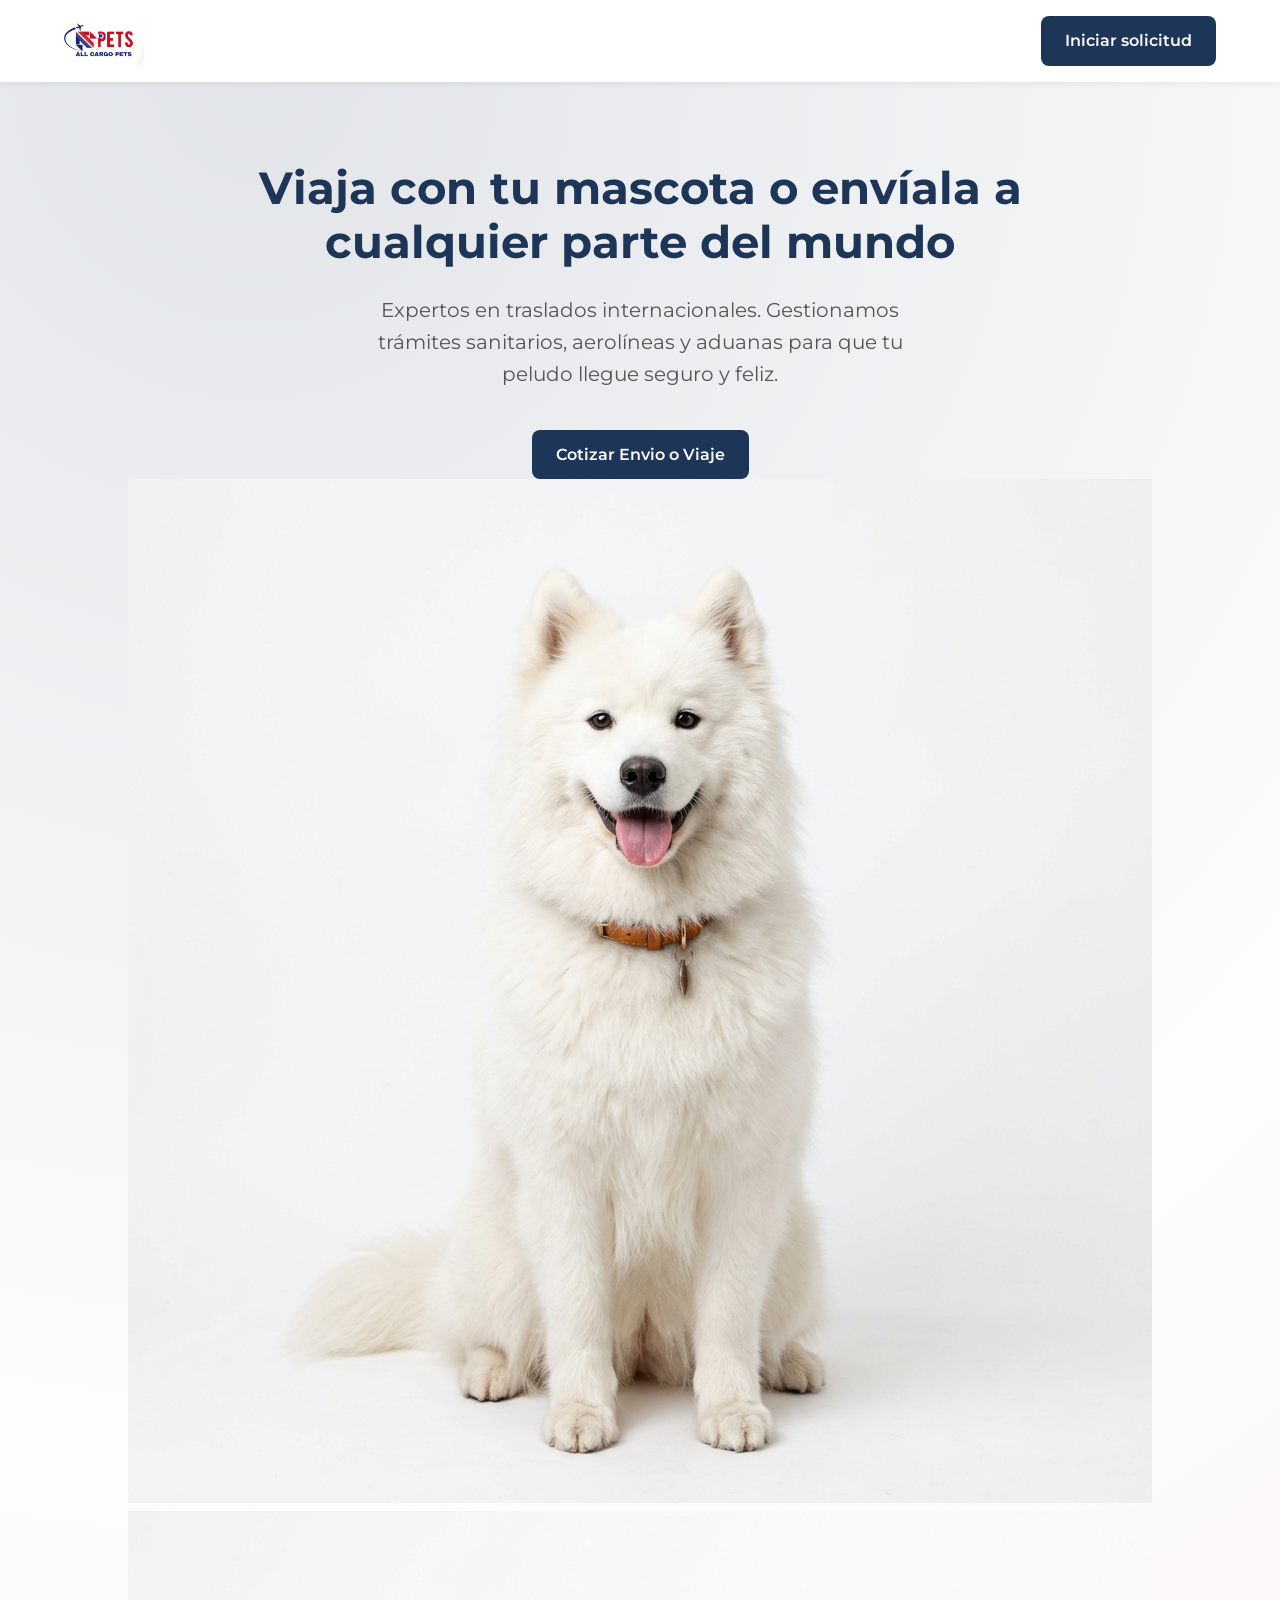
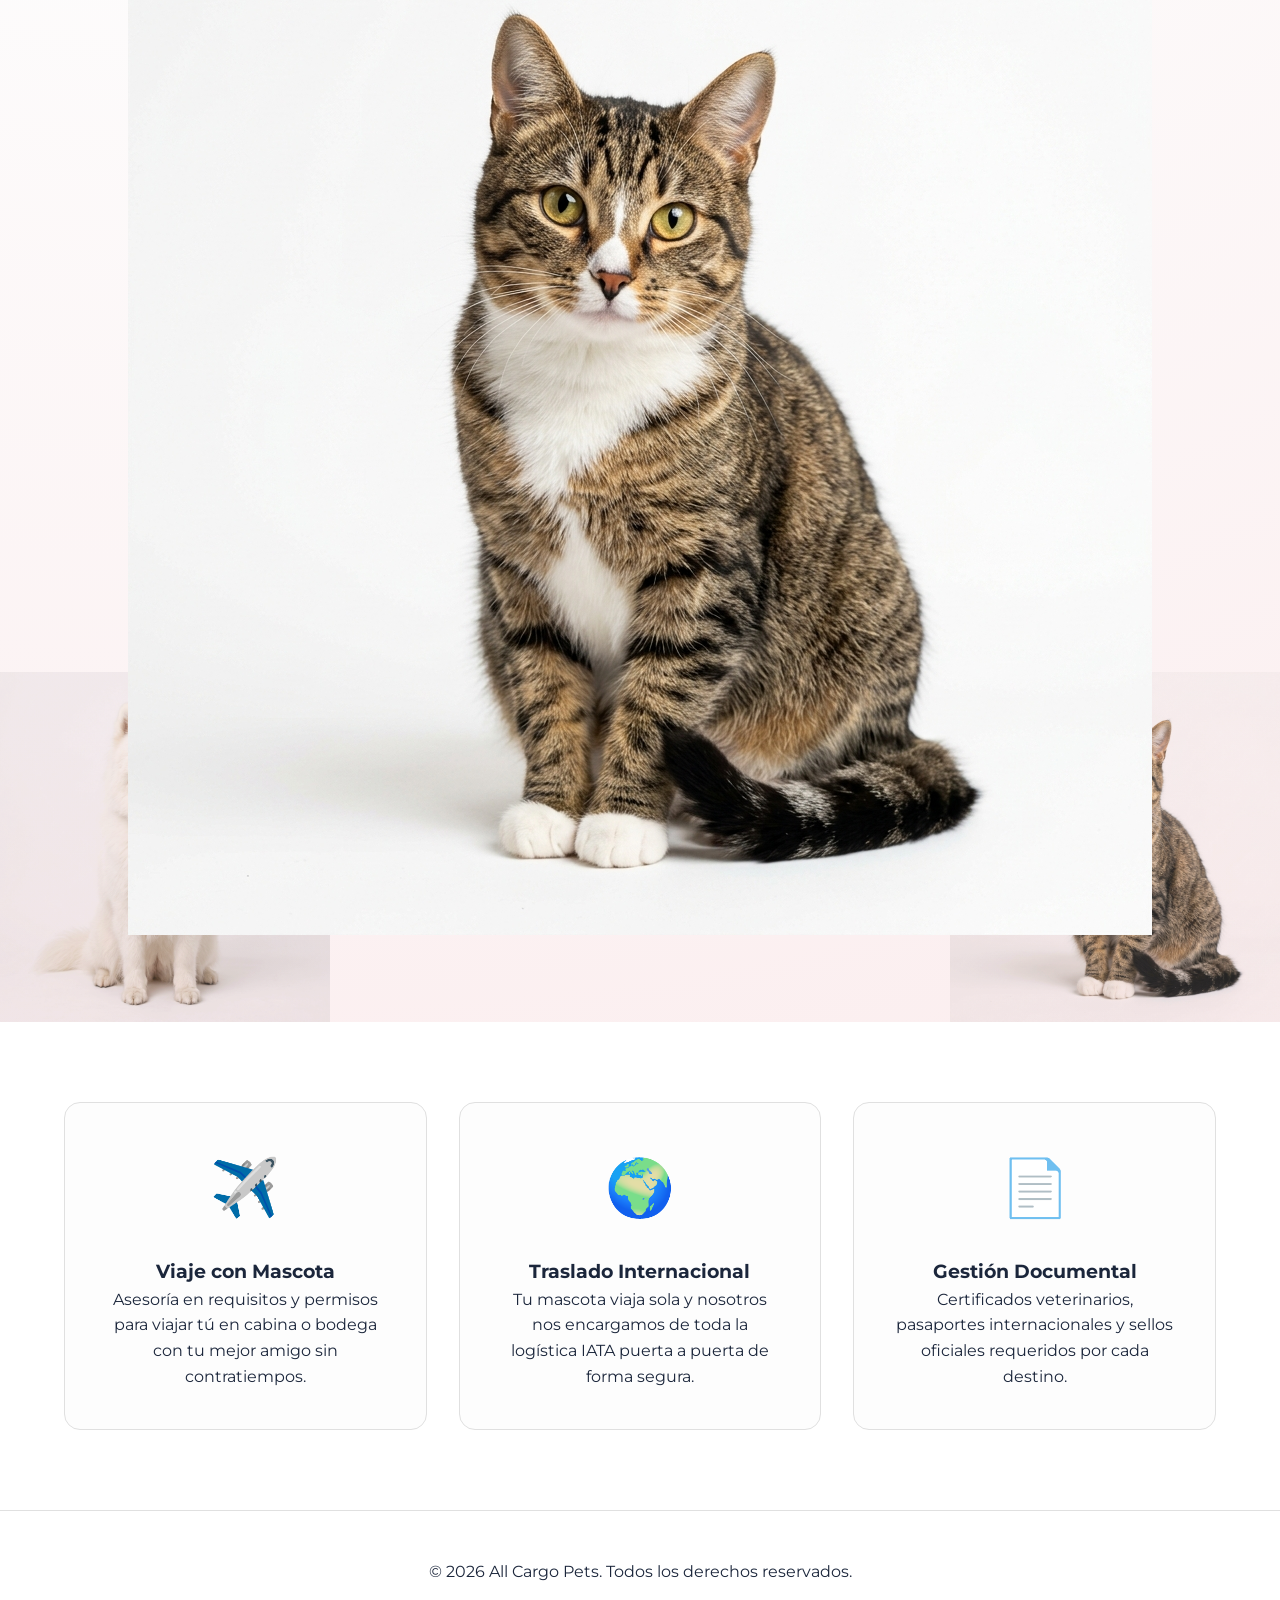
==== commit d94fda01: "Add files via upload" ====
--- a/templates/index.html
+++ b/templates/index.html
@@ -24,6 +24,12 @@
             <p>Expertos en traslados internacionales. Gestionamos trámites sanitarios, aerolíneas y aduanas para que tu peludo llegue seguro y feliz.</p>
             <div style="display: flex; gap: 1rem; justify-content: center;">
                 <a href="/solicitud" class="btn-primary">Cotizar Envio o Viaje</a>
+            </div>
+            
+            <!-- Solo visible en móviles -->
+            <div class="mobile-pets">
+                <img src="/static/corner_dog.png" alt="Perro">
+                <img src="/static/corner_cat.png" alt="Gato">
             </div>
         </section>
 
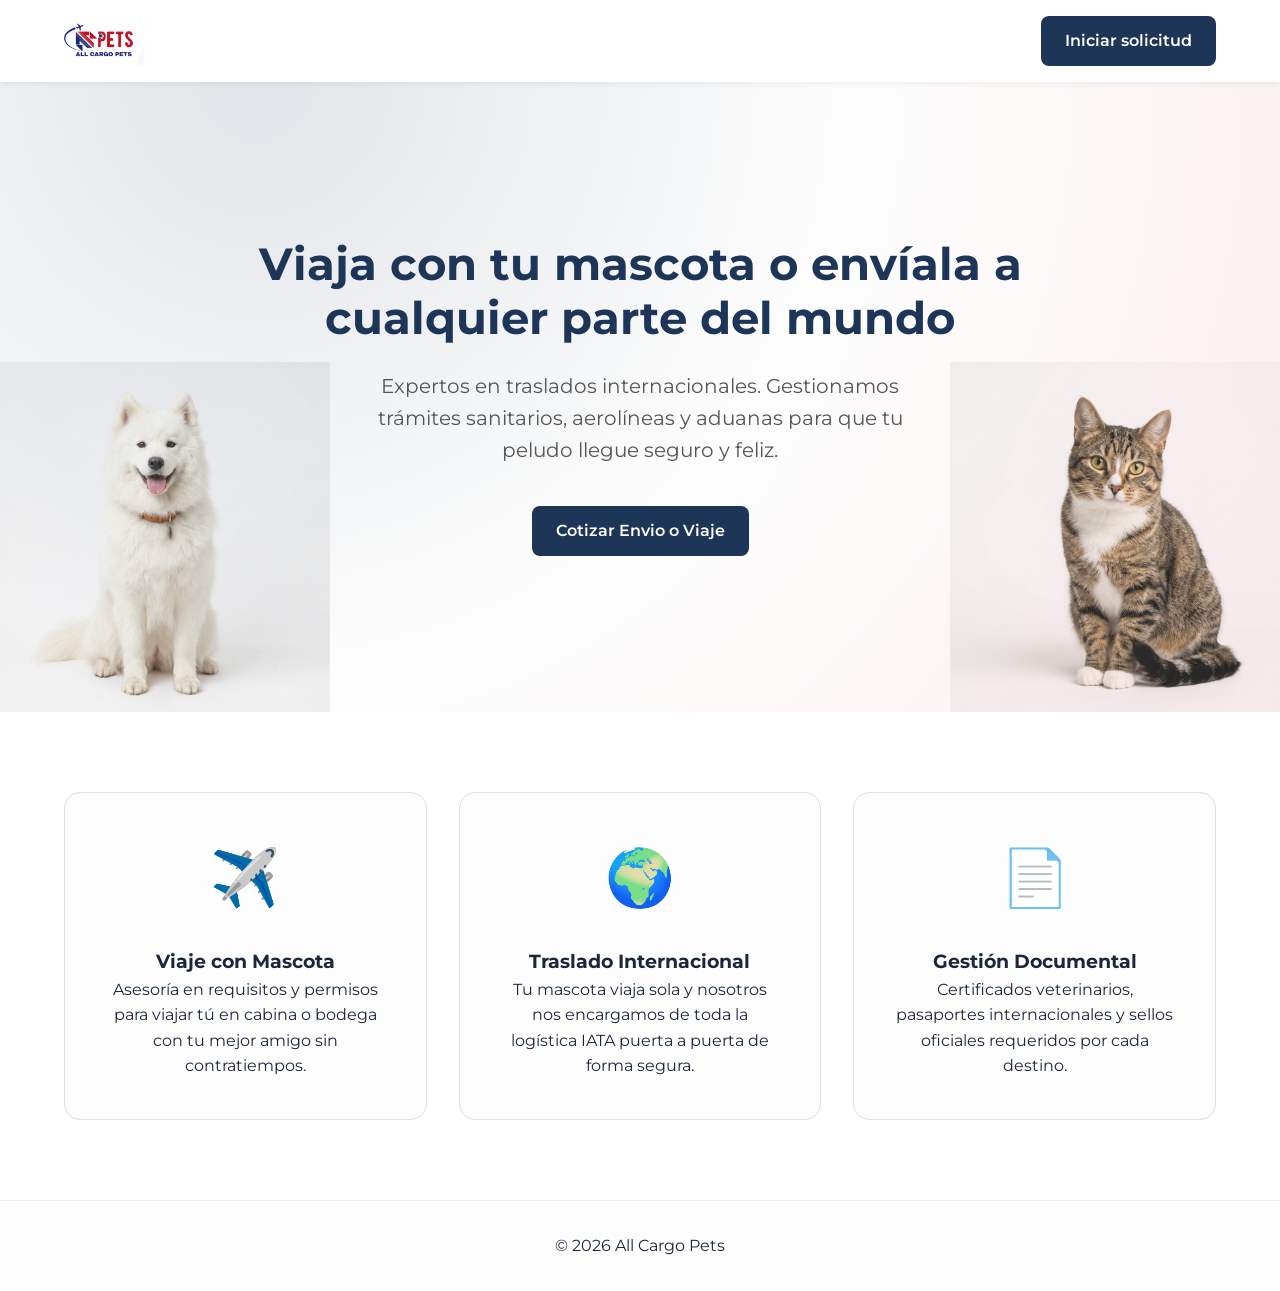
==== commit df718e8d: "Update index.html" ====
--- a/templates/index.html
+++ b/templates/index.html
@@ -5,10 +5,10 @@
     <meta name="viewport" content="width=device-width, initial-scale=1.0">
     <title>All Cargo Pets | Tu mascota segura alrededor del mundo</title>
     <link href="https://fonts.googleapis.com/css2?family=Montserrat:wght@400;600;700;800&display=swap" rel="stylesheet">
-    <link rel="stylesheet" href="/static/css/styles.css">
+    <!-- El 'v=99' es para que se actualice sí o sí -->
+    <link rel="stylesheet" href="/static/css/styles.css?v=99">
 </head>
 <body>
-
     <nav>
         <a href="/" class="logo">
             <img src="/static/logo.png" alt="All Cargo Pets" style="height: 50px; width: auto;">
@@ -24,12 +24,6 @@
             <p>Expertos en traslados internacionales. Gestionamos trámites sanitarios, aerolíneas y aduanas para que tu peludo llegue seguro y feliz.</p>
             <div style="display: flex; gap: 1rem; justify-content: center;">
                 <a href="/solicitud" class="btn-primary">Cotizar Envio o Viaje</a>
-            </div>
-            
-            <!-- Solo visible en móviles -->
-            <div class="mobile-pets">
-                <img src="/static/corner_dog.png" alt="Perro">
-                <img src="/static/corner_cat.png" alt="Gato">
             </div>
         </section>
 
@@ -51,10 +45,8 @@
             </div>
         </section>
     </main>
-
-    <footer style="padding: 3rem 5%; background: var(--white); text-align: center; border-top: 1px solid var(--border);">
-        <p>&copy; 2026 All Cargo Pets. Todos los derechos reservados.</p>
+    <footer style="padding: 2rem; text-align: center; border-top: 1px solid #eee;">
+        <p>&copy; 2026 All Cargo Pets</p>
     </footer>
-
 </body>
 </html>
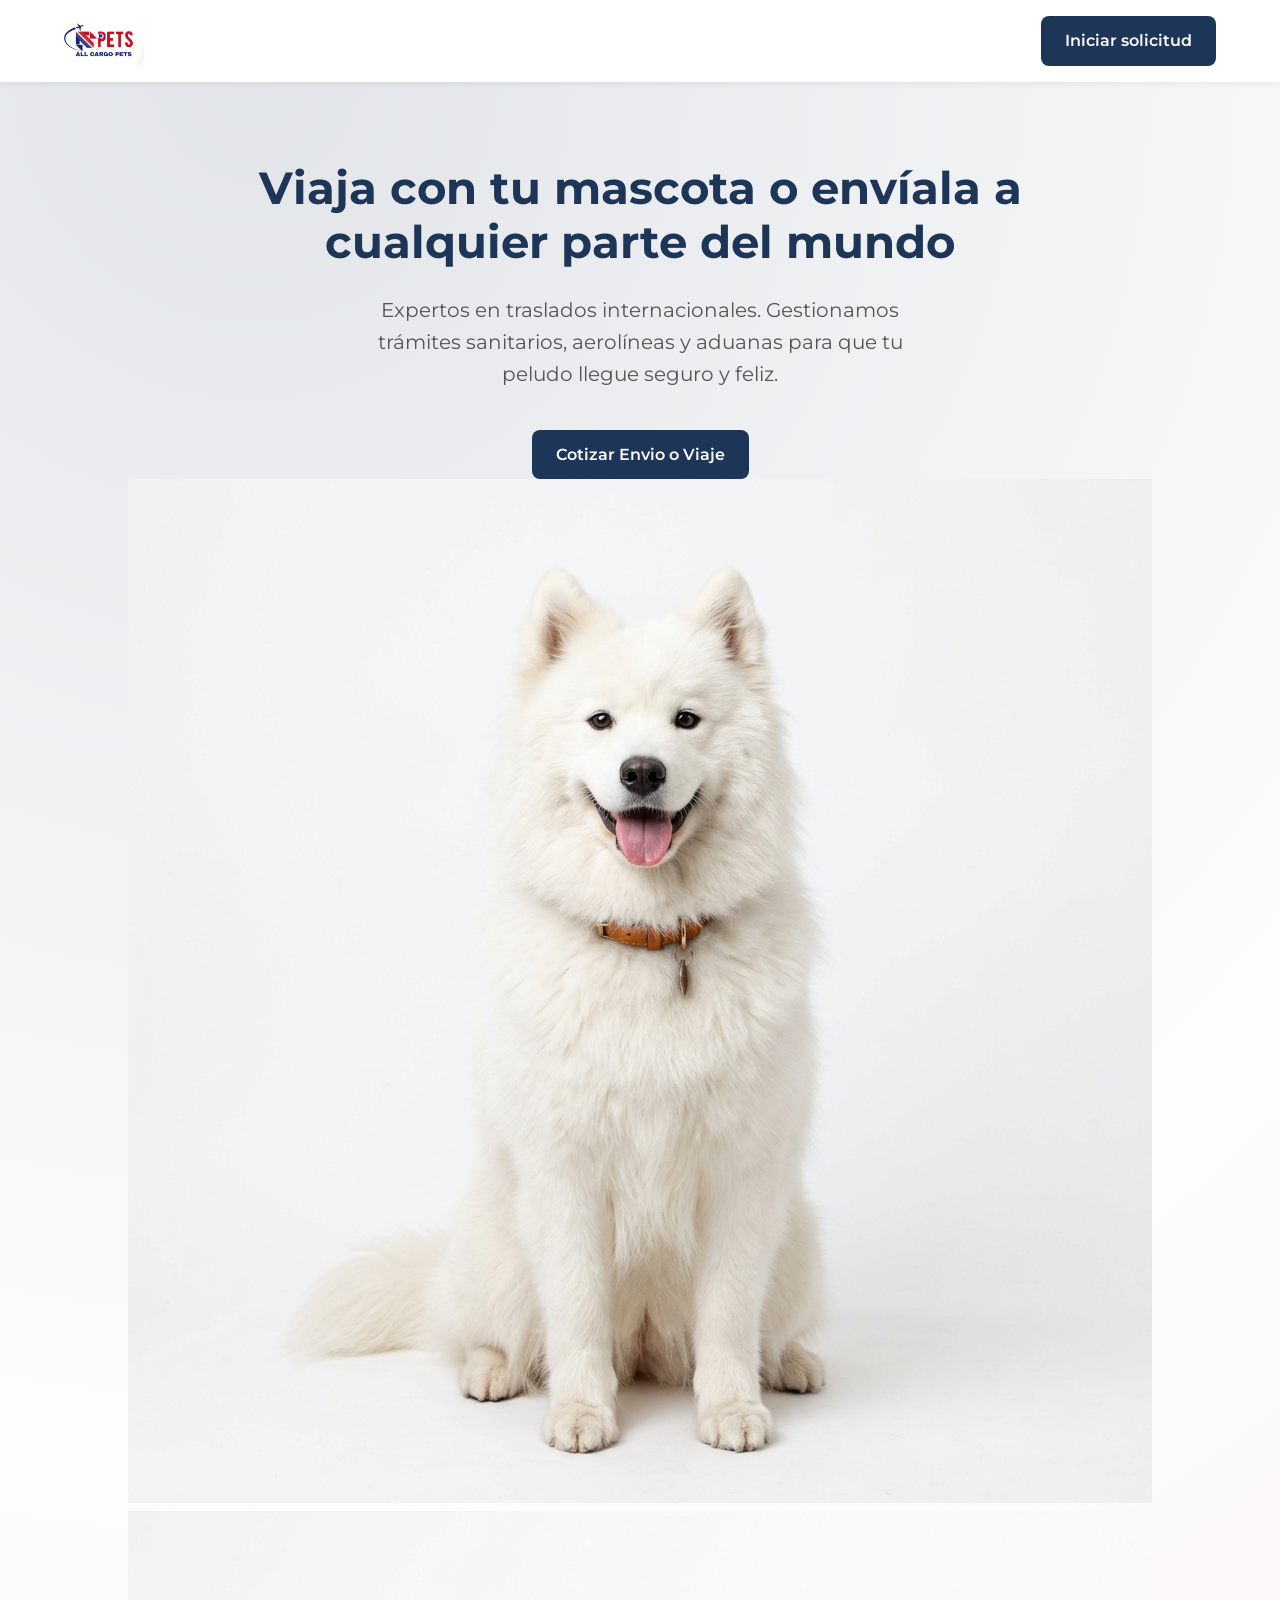
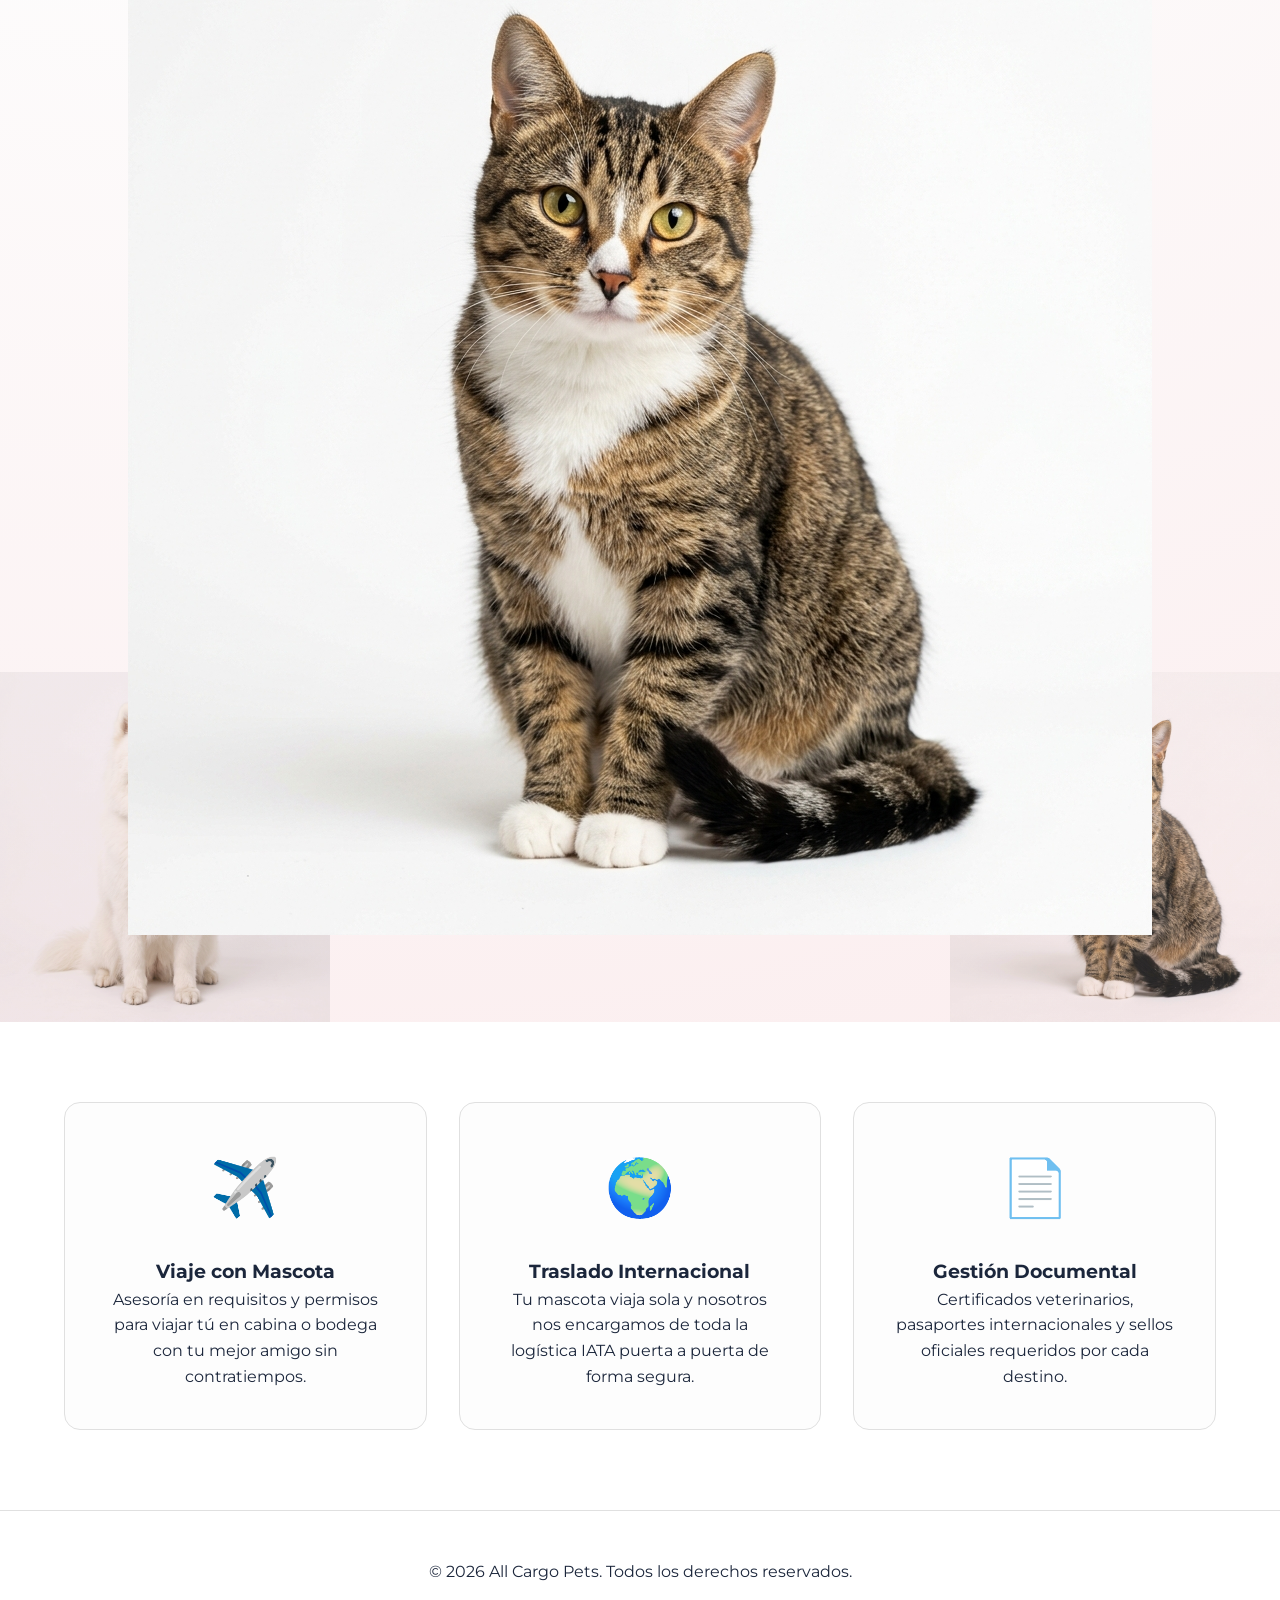
==== commit bf80caff: "Add files via upload" ====
--- a/templates/index.html
+++ b/templates/index.html
@@ -5,10 +5,10 @@
     <meta name="viewport" content="width=device-width, initial-scale=1.0">
     <title>All Cargo Pets | Tu mascota segura alrededor del mundo</title>
     <link href="https://fonts.googleapis.com/css2?family=Montserrat:wght@400;600;700;800&display=swap" rel="stylesheet">
-    <!-- El 'v=99' es para que se actualice sí o sí -->
-    <link rel="stylesheet" href="/static/css/styles.css?v=99">
+    <link rel="stylesheet" href="/static/css/styles.css">
 </head>
 <body>
+
     <nav>
         <a href="/" class="logo">
             <img src="/static/logo.png" alt="All Cargo Pets" style="height: 50px; width: auto;">
@@ -24,6 +24,12 @@
             <p>Expertos en traslados internacionales. Gestionamos trámites sanitarios, aerolíneas y aduanas para que tu peludo llegue seguro y feliz.</p>
             <div style="display: flex; gap: 1rem; justify-content: center;">
                 <a href="/solicitud" class="btn-primary">Cotizar Envio o Viaje</a>
+            </div>
+            
+            <!-- Solo visible en móviles -->
+            <div class="mobile-pets">
+                <img src="/static/corner_dog.png" alt="Perro">
+                <img src="/static/corner_cat.png" alt="Gato">
             </div>
         </section>
 
@@ -45,8 +51,10 @@
             </div>
         </section>
     </main>
-    <footer style="padding: 2rem; text-align: center; border-top: 1px solid #eee;">
-        <p>&copy; 2026 All Cargo Pets</p>
+
+    <footer style="padding: 3rem 5%; background: var(--white); text-align: center; border-top: 1px solid var(--border);">
+        <p>&copy; 2026 All Cargo Pets. Todos los derechos reservados.</p>
     </footer>
+
 </body>
 </html>
